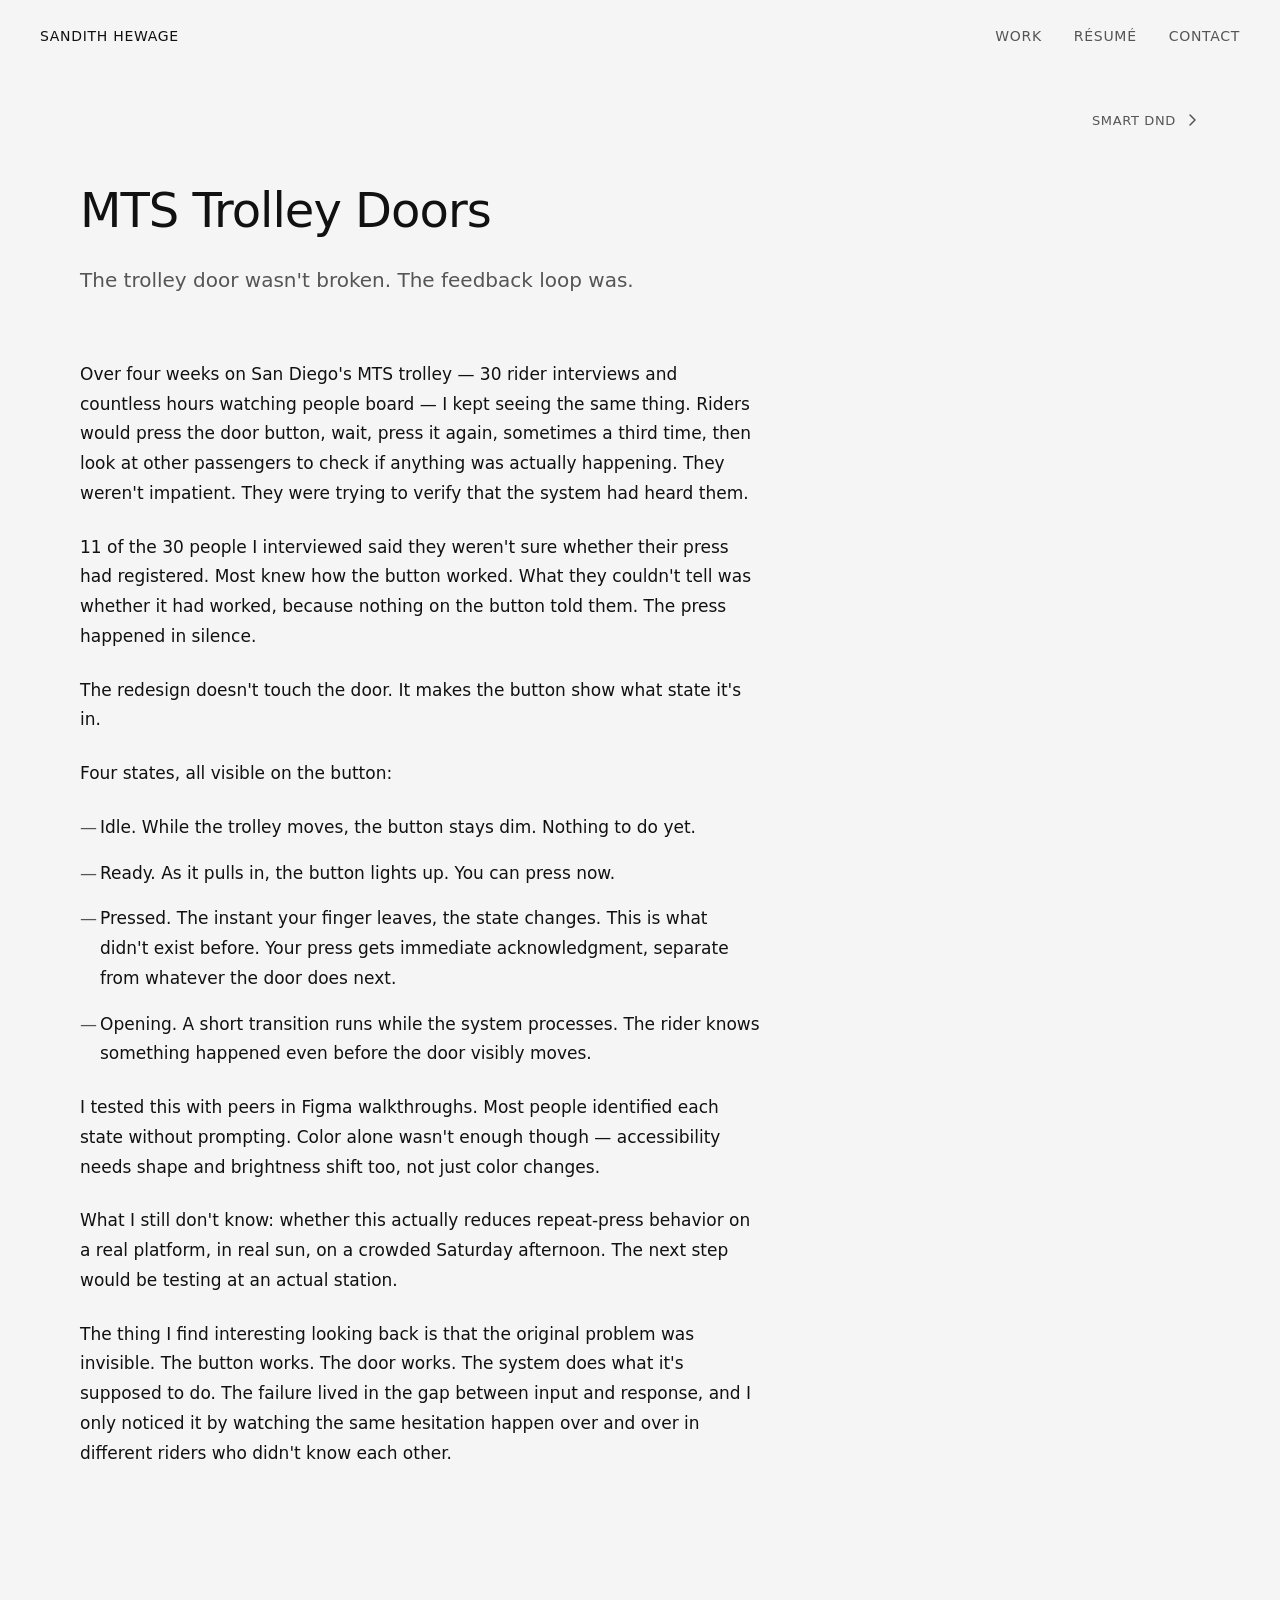
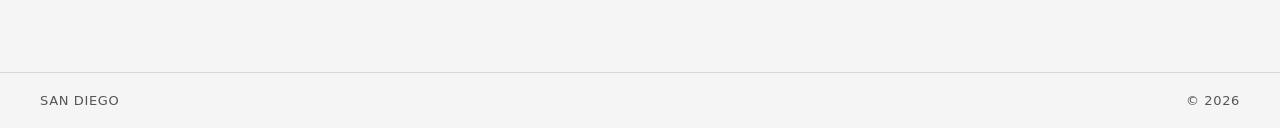
==== mts.html @ a4204184 "Initial portfolio site Static HTML/CSS portfolio for Sandith Hewage with four case study pages (MTS " ====
<!DOCTYPE html>
<html lang="en">
<head>
  <meta charset="UTF-8">
  <meta name="viewport" content="width=device-width, initial-scale=1.0">
  <title>MTS Trolley Doors — Sandith Hewage</title>
  <link rel="icon" type="image/svg+xml" href="favicon.svg">
  <link rel="stylesheet" href="style.css">
</head>
<body>

  <header class="header">
    <a href="index.html" class="wordmark">Sandith Hewage</a>

    <nav class="nav" aria-label="Main navigation">
      <a href="index.html#work" class="nav-link">Work</a>
      <a href="resume.pdf" target="_blank" rel="noopener" class="nav-link">Résumé</a>
      <button class="nav-link contact-trigger" type="button">Contact</button>
    </nav>

    <button class="hamburger" aria-label="Menu" aria-expanded="false">
      <svg class="icon-menu" width="20" height="20" viewBox="0 0 20 20" fill="none" aria-hidden="true">
        <rect x="0" y="3" width="20" height="2" rx="1" fill="currentColor"/>
        <rect x="0" y="9" width="20" height="2" rx="1" fill="currentColor"/>
        <rect x="0" y="15" width="20" height="2" rx="1" fill="currentColor"/>
      </svg>
      <svg class="icon-close" width="20" height="20" viewBox="0 0 20 20" fill="none" aria-hidden="true">
        <line x1="3" y1="3" x2="17" y2="17" stroke="currentColor" stroke-width="2" stroke-linecap="round"/>
        <line x1="17" y1="3" x2="3" y2="17" stroke="currentColor" stroke-width="2" stroke-linecap="round"/>
      </svg>
    </button>
  </header>

  <nav class="mobile-menu" aria-label="Mobile navigation">
    <a href="index.html#work" class="mobile-menu-link">Work</a>
    <a href="resume.pdf" target="_blank" rel="noopener" class="mobile-menu-link">Résumé</a>
    <button class="mobile-menu-link contact-trigger" type="button">Contact</button>
  </nav>

  <div class="contact-modal" id="contact-modal" role="dialog" aria-modal="true" aria-label="Contact">
    <div class="contact-modal-backdrop"></div>
    <div class="contact-modal-panel">
      <button class="contact-modal-close" aria-label="Close">
        <svg width="16" height="16" viewBox="0 0 16 16" fill="none" aria-hidden="true">
          <line x1="2" y1="2" x2="14" y2="14" stroke="currentColor" stroke-width="1.5" stroke-linecap="round"/>
          <line x1="14" y1="2" x2="2" y2="14" stroke="currentColor" stroke-width="1.5" stroke-linecap="round"/>
        </svg>
      </button>
      <p class="contact-modal-label">Contact</p>
      <div class="contact-modal-links">
        <a href="mailto:sandithxyz@gmail.com" class="contact-modal-link">sandithxyz@gmail.com</a>
        <a href="https://linkedin.com/in/sandithhewage" target="_blank" rel="noopener" class="contact-modal-link">linkedin.com/in/sandithhewage</a>
      </div>
    </div>
  </div>

  <main>
    <article class="case-study">
      <div class="container">

        <nav class="case-nav" aria-label="Case study navigation">
          <span></span>
          <a href="smart-dnd.html" class="case-nav-link">
            Smart DND
            <svg width="16" height="16" viewBox="0 0 16 16" fill="none" aria-hidden="true">
              <path d="M6 3L11 8L6 13" stroke="currentColor" stroke-width="1.5" stroke-linecap="round" stroke-linejoin="round"/>
            </svg>
          </a>
        </nav>

        <h1 class="case-title">MTS Trolley Doors</h1>
        <p class="case-lede">The trolley door wasn't broken. The feedback loop was.</p>

        <div class="case-body">
          <p>Over four weeks on San Diego's MTS trolley — 30 rider interviews and countless hours watching people board — I kept seeing the same thing. Riders would press the door button, wait, press it again, sometimes a third time, then look at other passengers to check if anything was actually happening. They weren't impatient. They were trying to verify that the system had heard them.</p>

          <p>11 of the 30 people I interviewed said they weren't sure whether their press had registered. Most knew how the button worked. What they couldn't tell was whether it had worked, because nothing on the button told them. The press happened in silence.</p>

          <p>The redesign doesn't touch the door. It makes the button show what state it's in.</p>

          <p>Four states, all visible on the button:</p>

          <ul>
            <li><strong>Idle.</strong> While the trolley moves, the button stays dim. Nothing to do yet.</li>
            <li><strong>Ready.</strong> As it pulls in, the button lights up. You can press now.</li>
            <li><strong>Pressed.</strong> The instant your finger leaves, the state changes. This is what didn't exist before. Your press gets immediate acknowledgment, separate from whatever the door does next.</li>
            <li><strong>Opening.</strong> A short transition runs while the system processes. The rider knows something happened even before the door visibly moves.</li>
          </ul>

          <p>I tested this with peers in Figma walkthroughs. Most people identified each state without prompting. Color alone wasn't enough though — accessibility needs shape and brightness shift too, not just color changes.</p>

          <p>What I still don't know: whether this actually reduces repeat-press behavior on a real platform, in real sun, on a crowded Saturday afternoon. The next step would be testing at an actual station.</p>

          <p>The thing I find interesting looking back is that the original problem was invisible. The button works. The door works. The system does what it's supposed to do. The failure lived in the gap between input and response, and I only noticed it by watching the same hesitation happen over and over in different riders who didn't know each other.</p>
        </div>

      </div>
    </article>
  </main>

  <footer class="case-footer">
    <span>San Diego</span>
    <span>© 2026</span>
  </footer>

  <script>
    const hamburger = document.querySelector('.hamburger');
    const mobileMenu = document.querySelector('.mobile-menu');

    hamburger.addEventListener('click', () => {
      const isOpen = hamburger.classList.toggle('is-open');
      mobileMenu.classList.toggle('is-open');
      hamburger.setAttribute('aria-expanded', isOpen);
      hamburger.setAttribute('aria-label', isOpen ? 'Close menu' : 'Menu');
    });

    mobileMenu.querySelectorAll('a').forEach(link => {
      link.addEventListener('click', () => {
        hamburger.classList.remove('is-open');
        mobileMenu.classList.remove('is-open');
        hamburger.setAttribute('aria-expanded', 'false');
        hamburger.setAttribute('aria-label', 'Menu');
      });
    });

    const contactModal = document.getElementById('contact-modal');

    function openContact() {
      hamburger.classList.remove('is-open');
      mobileMenu.classList.remove('is-open');
      hamburger.setAttribute('aria-expanded', 'false');
      hamburger.setAttribute('aria-label', 'Menu');
      contactModal.classList.add('is-open');
    }

    function closeContact() { contactModal.classList.remove('is-open'); }

    document.querySelectorAll('.contact-trigger').forEach(el => el.addEventListener('click', openContact));
    contactModal.querySelector('.contact-modal-close').addEventListener('click', closeContact);
    contactModal.querySelector('.contact-modal-backdrop').addEventListener('click', closeContact);
    document.addEventListener('keydown', e => { if (e.key === 'Escape') closeContact(); });
  </script>
</body>
</html>
---- style.css ----
/* ==========================================================================
   SMOOTH SCROLL — CSS only, reduced-motion safe
   ========================================================================== */

@media (prefers-reduced-motion: no-preference) {
  html { scroll-behavior: smooth; }
}

/* ==========================================================================
   FONTS — place Inter-Variable.woff2 in fonts/ to activate the fallback.
   Helvetica Neue renders natively on macOS without a font load.
   ========================================================================== */

@font-face {
  font-family: "Inter";
  src: url("fonts/Inter-Variable.woff2") format("woff2");
  font-weight: 100 900;
  font-style: normal;
  font-display: swap;
}

/* ==========================================================================
   TOKENS
   ========================================================================== */

:root {
  --paper: #F5F5F5;
  --dust:  #DBD7D2;
  --smoke: #555555;
  --onyx:  #111111;
  --border:       rgba(85, 85, 85, 0.18);
  --border-hover: rgba(85, 85, 85, 0.30);
}

/* ==========================================================================
   RESET
   ========================================================================== */

*, *::before, *::after {
  box-sizing: border-box;
  margin: 0;
  padding: 0;
}

/* ==========================================================================
   BASE
   ========================================================================== */

body {
  font-family: "Helvetica Neue", "Inter", system-ui, -apple-system, sans-serif;
  background: var(--paper);
  color: var(--onyx);
  -webkit-font-smoothing: antialiased;
  -moz-osx-font-smoothing: grayscale;
}

/* ==========================================================================
   CONTAINER — constrains the headline and work grid; not used by header
   or hero-detail
   ========================================================================== */

.container {
  max-width: 1200px;
  margin: 0 auto;
  padding: 0 24px;
}

/* ==========================================================================
   HEADER — full viewport width, no inner container
   Wordmark at left edge, nav at right edge, both 24px from viewport.
   ========================================================================== */

.header {
  display: flex;
  justify-content: space-between;
  align-items: center;
  padding: 20px 24px;
}

.wordmark {
  font-size: 13px;
  font-weight: 500;
  color: var(--onyx);
  letter-spacing: 0.05em;
  text-transform: uppercase;
  line-height: 1;
}

/* Nav — hidden on mobile, shown at 768px */
.nav {
  display: none;
  align-items: center;
  gap: 32px;
  list-style: none;
}

.nav-link {
  font-size: 13px;
  font-weight: 400;
  color: var(--smoke);
  letter-spacing: 0.05em;
  text-transform: uppercase;
  text-decoration: none;
  transition: color 150ms ease-out;
}

.nav-link:hover {
  color: var(--onyx);
}

.nav-link:focus-visible {
  outline: 2px solid var(--onyx);
  outline-offset: 2px;
  border-radius: 2px;
}

/* Hamburger — visible on mobile, hidden at 768px */
.hamburger {
  position: relative;
  display: flex;
  align-items: center;
  justify-content: center;
  background: none;
  border: none;
  padding: 4px;
  width: 28px;
  height: 28px;
  color: var(--smoke);
  cursor: pointer;
  transition: color 150ms ease-out;
}

.hamburger:hover {
  color: var(--onyx);
}

/* Animated hamburger ↔ X crossfade */
.hamburger svg {
  position: absolute;
  transition: opacity 200ms ease-out, transform 200ms ease-out;
}

.hamburger .icon-menu {
  opacity: 1;
  transform: rotate(0deg);
}

.hamburger .icon-close {
  opacity: 0;
  transform: rotate(-45deg);
}

.hamburger.is-open .icon-menu {
  opacity: 0;
  transform: rotate(45deg);
}

.hamburger.is-open .icon-close {
  opacity: 1;
  transform: rotate(0deg);
}

/* Mobile dropdown — floats over content, right-aligned */
.mobile-menu {
  position: fixed;
  top: 58px;
  right: 24px;
  z-index: 200;
  display: flex;
  flex-direction: column;
  min-width: 160px;
  background: var(--paper);
  border: 0.5px solid var(--border);
  border-radius: 8px;
  overflow: hidden;
  box-shadow: 0 8px 24px rgba(0, 0, 0, 0.10);
  visibility: hidden;
  opacity: 0;
  transform: translateY(-6px);
  transition: opacity 200ms ease-out, transform 200ms ease-out, visibility 200ms;
  pointer-events: none;
}

.mobile-menu.is-open {
  visibility: visible;
  opacity: 1;
  transform: translateY(0);
  pointer-events: auto;
}

.mobile-menu-link {
  display: block;
  padding: 14px 20px;
  font-size: 13px;
  font-weight: 400;
  color: var(--smoke);
  letter-spacing: 0.05em;
  text-transform: uppercase;
  text-decoration: none;
  border-bottom: 0.5px solid var(--border);
  transition: color 150ms ease-out;
}

.mobile-menu-link:last-child {
  border-bottom: none;
}

.mobile-menu-link:hover,
.mobile-menu-link:focus-visible {
  color: var(--onyx);
}

@media (min-width: 768px) {
  .mobile-menu {
    visibility: hidden !important;
    pointer-events: none !important;
  }
}

.hamburger:focus-visible {
  outline: 2px solid var(--onyx);
  outline-offset: 2px;
  border-radius: 2px;
}

/* ==========================================================================
   HERO — full-viewport-height section
   .hero-inner (constrained container) holds the headline.
   .hero-detail lives outside the container, anchored to the hero corners.
   ========================================================================== */

.hero {
  position: relative;
}

.hero-inner {
  min-height: calc(100vh - 58px); /* full viewport minus header height */
  display: flex;
  flex-direction: column;
  padding-left: 0;
  padding-right: 0;
}

.hero-content {
  flex: 1;
  display: flex;
  flex-direction: column;
  justify-content: center;
  max-width: 720px;
  padding: 0 24px;
}

.hero-content h1 {
  font-size: clamp(18px, 5.3vw, 30px);
  line-height: 1.12;
  font-weight: 500;
  color: var(--onyx);
  letter-spacing: -0.02em;
  margin: 0 0 12px;
  white-space: nowrap;
}

.hero-content p {
  font-size: 13px;
  color: var(--smoke);
  letter-spacing: 0.01em;
  line-height: 1.45;
  margin: 0;
}

/* SAN DIEGO / © 2026 — anchored to hero corners, outside the container */
.hero-detail {
  position: absolute;
  bottom: 20px;
  left: 24px;
  right: 24px;
  display: flex;
  justify-content: space-between;
  align-items: center;
  font-size: 12px;
  font-weight: 400;
  color: var(--smoke);
  letter-spacing: 0.05em;
  text-transform: uppercase;
}

/* ==========================================================================
   WORK SECTION — mobile-first
   ========================================================================== */

.work {
  padding-top: 56px;
  padding-bottom: 56px;
  border-bottom: 0.5px solid var(--border);
  scroll-margin-top: -28px;
}

.work-label {
  font-size: 13px;
  font-weight: 500;
  color: var(--onyx);
  letter-spacing: 0.05em;
  text-transform: uppercase;
  margin-bottom: 32px;
}

/* ==========================================================================
   PROJECT GRID — mobile-first (single column)
   ========================================================================== */

.grid {
  display: grid;
  grid-template-columns: 1fr;
  gap: 14px;
}

/* ==========================================================================
   CARD — mobile-first
   ========================================================================== */

.card {
  display: block;
  background: #FFFFFF;
  border: 0.5px solid var(--border);
  border-radius: 8px;
  overflow: hidden;
  cursor: pointer;
  color: inherit;
  text-decoration: none;
  transition: background-color 200ms ease-out, border-color 200ms ease-out, transform 200ms ease-out, box-shadow 200ms ease-out;
}

.card:focus-visible {
  outline: 2px solid var(--onyx);
  outline-offset: 2px;
}

.card:hover {
  background: var(--dust);
  border-color: var(--border-hover);
  transform: translateY(-4px);
  box-shadow: 0 12px 32px rgba(0, 0, 0, 0.09);
}

.card-image {
  height: 200px;
  background: var(--dust);
  display: flex;
  align-items: center;
  justify-content: center;
  color: var(--smoke);
}

.card-icon {
  width: 56px;
  height: 56px;
  flex-shrink: 0;
}

.card-content {
  padding: 14px 16px 18px;
  min-height: 92px;
}

.card-title {
  font-size: 16px;
  font-weight: 500;
  color: var(--onyx);
  margin-bottom: 4px;
  line-height: 1.3;
}

.card-hook {
  font-size: 14px;
  color: var(--smoke);
  line-height: 1.45;
  margin: 0;
}

.card-hook em {
  font-style: italic;
}

/* ==========================================================================
   DESKTOP ≥ 768px
   ========================================================================== */

@media (min-width: 768px) {

  /* Container */
  .container {
    padding: 0 40px;
  }

  /* Header — 40px from each viewport edge */
  .header {
    padding: 28px 40px;
  }

  .wordmark {
    font-size: 14px;
  }

  .nav {
    display: flex;
  }

  .hamburger {
    display: none;
  }

  .nav-link {
    font-size: 14px;
  }

  /* Hero */
  .hero-inner {
    min-height: calc(100vh - 74px); /* full viewport minus desktop header height */
  }

  .hero-content {
    padding: 0 40px;
  }

  .hero-content h1 {
    font-size: 48px;
    line-height: 1.1;
    margin: 0 0 16px;
    white-space: nowrap; /* keep headline on one line */
  }

  .hero-content p {
    font-size: 15px;
  }

  /* Hero-detail — 40px from each viewport edge */
  .hero-detail {
    left: 40px;
    right: 40px;
    font-size: 13px;
  }

  /* Work */
  .work {
    padding-top: 80px;
    padding-bottom: 80px;
  }

  .work-label {
    font-size: 14px;
  }

  /* Grid */
  .grid {
    grid-template-columns: 1fr 1fr;
    gap: 28px;
  }

  /* Card */
  .card-image {
    height: 340px;
  }

  .card-icon {
    width: 64px;
    height: 64px;
  }

  .card-content {
    padding: 18px 20px 22px;
    min-height: 108px;
  }

  .card-title {
    font-size: 18px;
  }

  .card-hook {
    font-size: 15px;
  }

}

/* ==========================================================================
   WORDMARK AS LINK (case study pages)
   ========================================================================== */

a.wordmark {
  text-decoration: none;
  transition: color 150ms ease-out;
}

/* nav-link and mobile-menu-link can be buttons — strip browser defaults */
button.nav-link,
button.mobile-menu-link {
  background: none;
  border: none;
  cursor: pointer;
  font-family: inherit;
  text-align: left;
  width: 100%;
}

button.nav-link {
  padding: 0;
}

a.wordmark:hover {
  color: var(--smoke);
}

/* ==========================================================================
   CASE STUDY PAGES
   ========================================================================== */

/* Prev / next case study navigation */
.case-nav {
  display: flex;
  justify-content: space-between;
  align-items: center;
  padding: 40px 0 56px;
}

.case-nav-link {
  display: inline-flex;
  align-items: center;
  gap: 8px;
  font-size: 12px;
  font-weight: 400;
  color: var(--smoke);
  letter-spacing: 0.05em;
  text-transform: uppercase;
  text-decoration: none;
  transition: color 150ms ease-out, gap 150ms ease-out;
}

.case-nav-link:hover {
  color: var(--onyx);
  gap: 12px;
}

.case-nav-link:focus-visible {
  outline: 2px solid var(--onyx);
  outline-offset: 2px;
  border-radius: 2px;
}

@media (min-width: 768px) {
  .case-nav-link { font-size: 13px; }
}

.case-study {
  padding-top: 0;
  padding-bottom: 100px;
}

.case-title {
  font-size: 30px;
  font-weight: 500;
  color: var(--onyx);
  letter-spacing: -0.02em;
  line-height: 1.1;
  margin-bottom: 24px;
  max-width: 680px;
}

.case-lede {
  font-size: 18px;
  color: var(--smoke);
  line-height: 1.55;
  margin-bottom: 56px;
  max-width: 680px;
}

.case-body {
  max-width: 680px;
}

.case-body p {
  font-size: 16px;
  color: var(--onyx);
  line-height: 1.75;
  margin-bottom: 24px;
}

.case-body h2 {
  font-size: 18px;
  font-weight: 500;
  color: var(--onyx);
  letter-spacing: -0.01em;
  margin: 48px 0 16px;
  line-height: 1.3;
}

.case-body h3 {
  font-size: 16px;
  font-weight: 500;
  color: var(--onyx);
  margin: 32px 0 12px;
  line-height: 1.3;
}

.case-body ul {
  margin: 0 0 24px 0;
  padding-left: 0;
  list-style: none;
}

.case-body li {
  font-size: 16px;
  color: var(--onyx);
  line-height: 1.75;
  margin-bottom: 16px;
  padding-left: 20px;
  position: relative;
}

.case-body li::before {
  content: "—";
  position: absolute;
  left: 0;
  color: var(--smoke);
}

.case-body strong {
  font-weight: 500;
  color: var(--onyx);
}

/* Footer on case study pages — full-width, pinned at bottom */
.case-footer {
  display: flex;
  justify-content: space-between;
  align-items: center;
  padding: 20px 24px;
  border-top: 0.5px solid var(--border);
  font-size: 12px;
  font-weight: 400;
  color: var(--smoke);
  letter-spacing: 0.05em;
  text-transform: uppercase;
  margin-top: 80px;
}

@media (min-width: 768px) {
  .case-title {
    font-size: 48px;
    margin-bottom: 28px;
  }

  .case-lede {
    font-size: 20px;
    margin-bottom: 64px;
  }

  .case-body p,
  .case-body li {
    font-size: 17px;
  }

  .case-body h2 {
    font-size: 22px;
    margin-top: 56px;
  }

  .case-body h3 {
    font-size: 17px;
    margin-top: 40px;
  }

  .case-footer {
    padding: 20px 40px;
    font-size: 13px;
  }
}

/* ==========================================================================
   CONTACT MODAL
   ========================================================================== */

.contact-modal {
  position: fixed;
  inset: 0;
  z-index: 300;
  display: flex;
  align-items: center;
  justify-content: center;
  visibility: hidden;
  pointer-events: none;
}

.contact-modal.is-open {
  visibility: visible;
  pointer-events: auto;
}

.contact-modal-backdrop {
  position: absolute;
  inset: 0;
  background: rgba(245, 245, 245, 0.80);
  opacity: 0;
  transition: opacity 200ms ease-out;
}

.contact-modal.is-open .contact-modal-backdrop {
  opacity: 1;
}

.contact-modal-panel {
  position: relative;
  background: #ffffff;
  border: 0.5px solid var(--border);
  border-radius: 8px;
  padding: 28px 28px 24px;
  width: 300px;
  opacity: 0;
  transform: translateY(6px);
  transition: opacity 200ms ease-out, transform 200ms ease-out;
}

.contact-modal.is-open .contact-modal-panel {
  opacity: 1;
  transform: translateY(0);
}

.contact-modal-label {
  font-size: 12px;
  font-weight: 500;
  color: var(--smoke);
  letter-spacing: 0.05em;
  text-transform: uppercase;
  margin-bottom: 16px;
}

.contact-modal-links {
  display: flex;
  flex-direction: column;
  gap: 0;
}

.contact-modal-link {
  display: block;
  padding: 12px 0;
  font-size: 14px;
  font-weight: 400;
  color: var(--onyx);
  text-decoration: none;
  border-bottom: 0.5px solid var(--border);
  transition: color 150ms ease-out;
}

.contact-modal-link:last-child {
  border-bottom: none;
  padding-bottom: 0;
}

.contact-modal-link:hover {
  color: var(--smoke);
}

.contact-modal-close {
  position: absolute;
  top: 12px;
  right: 12px;
  display: flex;
  align-items: center;
  justify-content: center;
  background: none;
  border: none;
  padding: 6px;
  color: var(--smoke);
  cursor: pointer;
  transition: color 150ms ease-out;
}

.contact-modal-close:hover {
  color: var(--onyx);
}

/* ==========================================================================
   REDUCED MOTION — disable transitions and smooth scroll
   ========================================================================== */

@media (prefers-reduced-motion: reduce) {
  .card,
  .nav-link,
  .case-nav-link,
  .hamburger,
  a.wordmark {
    transition: none;
  }

  .card:hover {
    transform: none;
    box-shadow: none;
  }
}
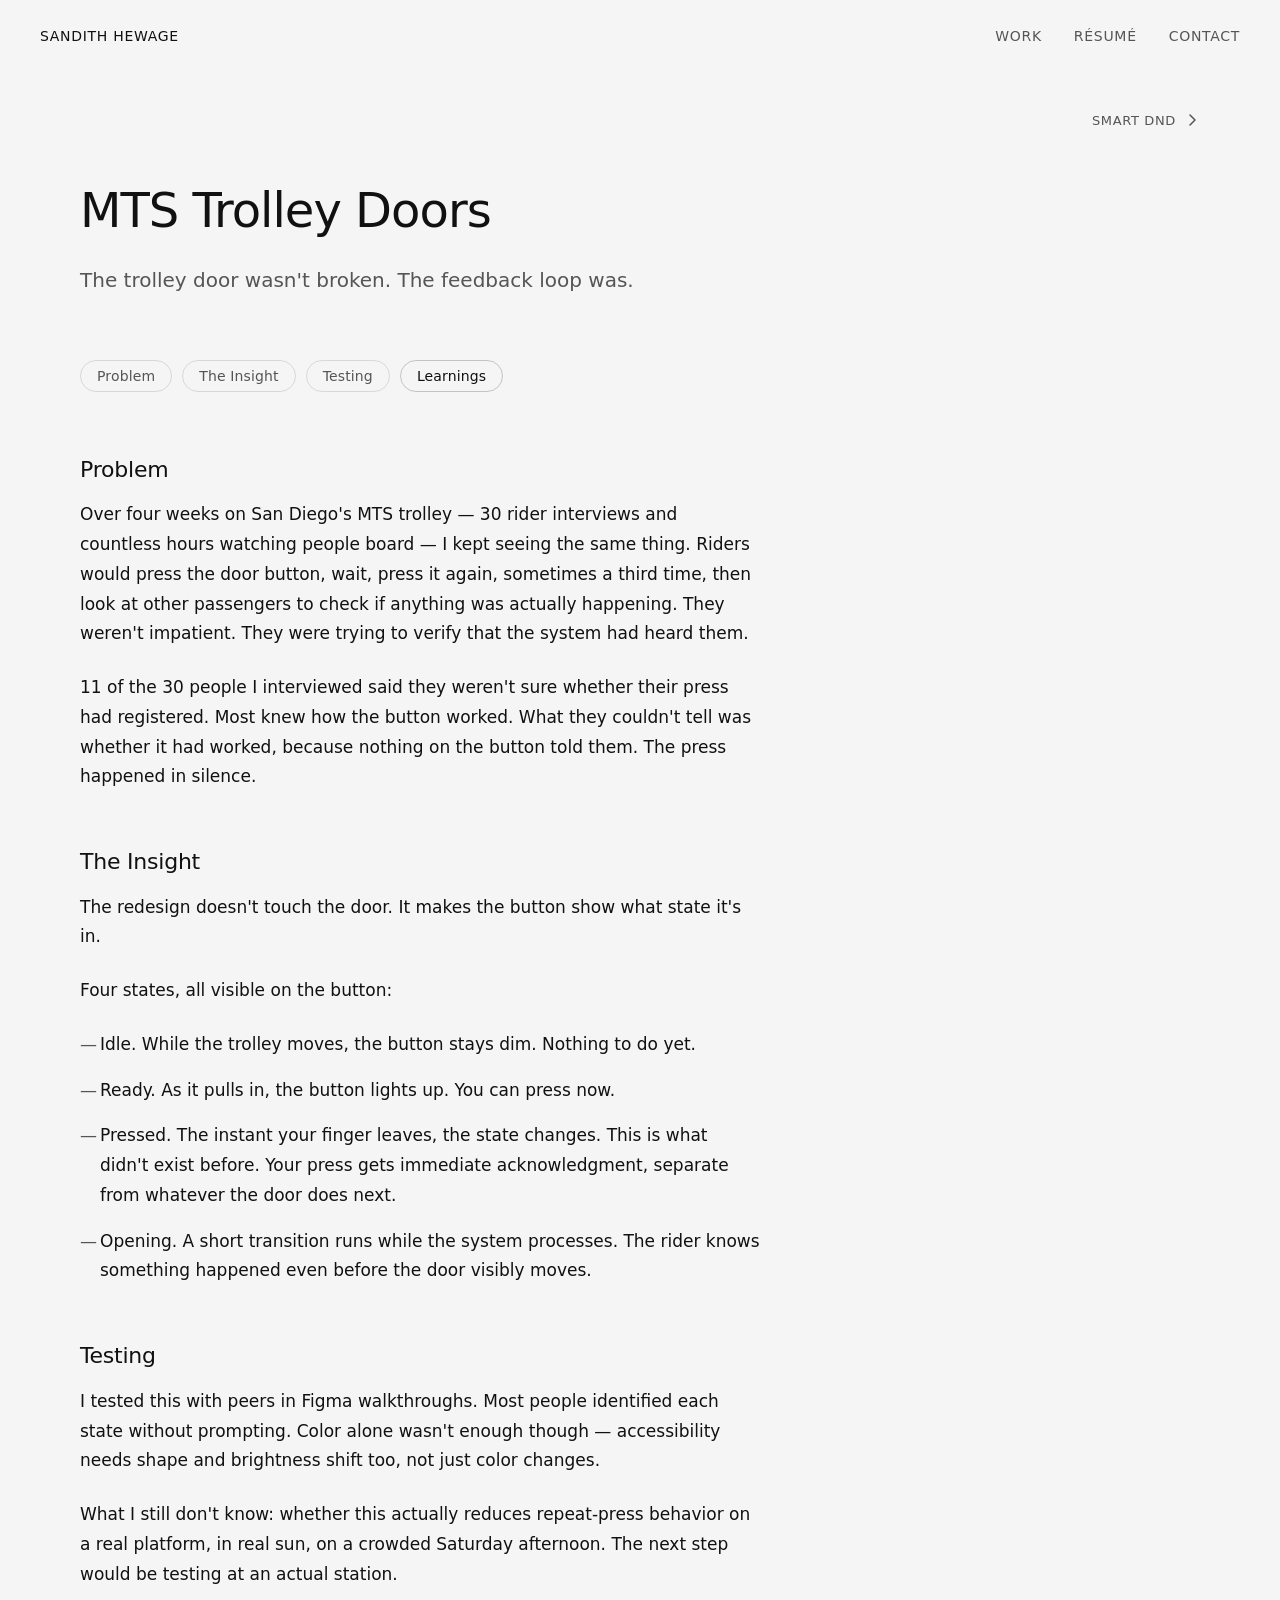
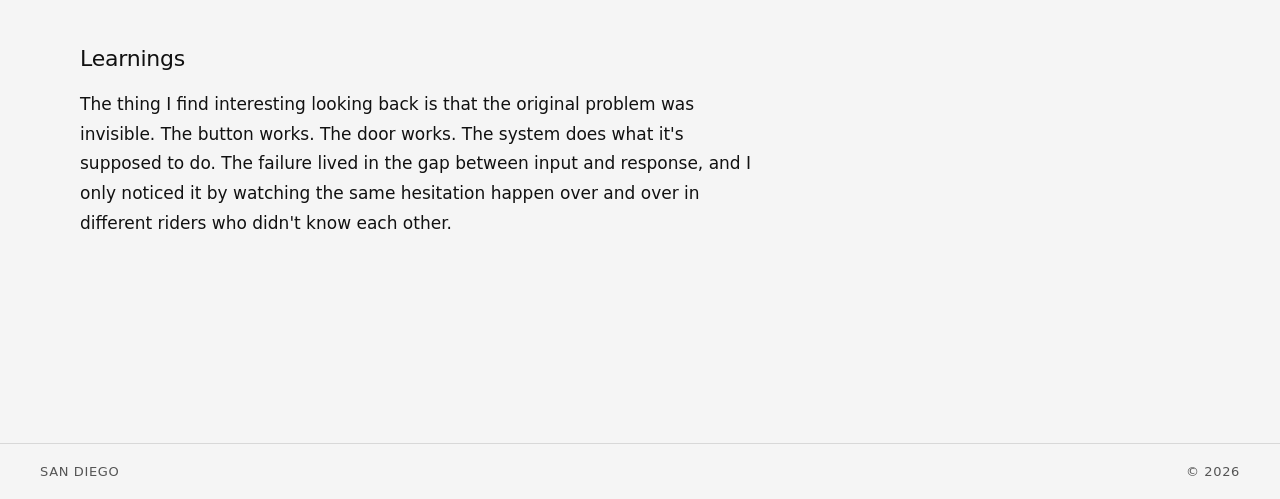
==== commit 198f893e: "Pre-launch polish: SEO, accessibility, and animated SVG card icons - Inline SVG illustrations on hom" ====
--- a/mts.html
+++ b/mts.html
@@ -4,10 +4,19 @@
   <meta charset="UTF-8">
   <meta name="viewport" content="width=device-width, initial-scale=1.0">
   <title>MTS Trolley Doors — Sandith Hewage</title>
+  <meta name="description" content="Redesigning a door interface that 30 riders read wrong — a UX case study by Sandith Hewage.">
+  <link rel="canonical" href="https://sandith.com/mts.html">
+  <meta property="og:type" content="article">
+  <meta property="og:url" content="https://sandith.com/mts.html">
+  <meta property="og:title" content="MTS Trolley Doors — Sandith Hewage">
+  <meta property="og:description" content="Redesigning a door interface that 30 riders read wrong — a UX case study by Sandith Hewage.">
+  <meta property="og:image" content="https://sandith.com/og.png">
   <link rel="icon" type="image/svg+xml" href="favicon.svg">
   <link rel="stylesheet" href="style.css">
 </head>
 <body>
+
+  <a class="skip-link" href="#case-body">Skip to content</a>
 
   <header class="header">
     <a href="index.html" class="wordmark">Sandith Hewage</a>
@@ -40,16 +49,23 @@
   <div class="contact-modal" id="contact-modal" role="dialog" aria-modal="true" aria-label="Contact">
     <div class="contact-modal-backdrop"></div>
     <div class="contact-modal-panel">
-      <button class="contact-modal-close" aria-label="Close">
-        <svg width="16" height="16" viewBox="0 0 16 16" fill="none" aria-hidden="true">
-          <line x1="2" y1="2" x2="14" y2="14" stroke="currentColor" stroke-width="1.5" stroke-linecap="round"/>
-          <line x1="14" y1="2" x2="2" y2="14" stroke="currentColor" stroke-width="1.5" stroke-linecap="round"/>
-        </svg>
-      </button>
-      <p class="contact-modal-label">Contact</p>
+
       <div class="contact-modal-links">
-        <a href="mailto:sandithxyz@gmail.com" class="contact-modal-link">sandithxyz@gmail.com</a>
-        <a href="https://linkedin.com/in/sandithhewage" target="_blank" rel="noopener" class="contact-modal-link">linkedin.com/in/sandithhewage</a>
+        <a href="mailto:sandithxyz@gmail.com" class="contact-modal-link">
+          sandithxyz@gmail.com
+          <svg width="14" height="14" viewBox="0 0 16 16" fill="none" aria-hidden="true">
+            <rect x="1" y="3" width="14" height="10" rx="1.5" stroke="currentColor" stroke-width="1.25"/>
+            <path d="M1 6l7 4.5 7-4.5" stroke="currentColor" stroke-width="1.25" stroke-linecap="round" stroke-linejoin="round"/>
+          </svg>
+        </a>
+        <a href="https://linkedin.com/in/sandithhewage" target="_blank" rel="noopener" class="contact-modal-link">
+          linkedin.com/in/sandithhewage
+          <svg width="14" height="14" viewBox="0 0 24 24" fill="currentColor" aria-hidden="true">
+            <path d="M16 8a6 6 0 0 1 6 6v7h-4v-7a2 2 0 0 0-2-2 2 2 0 0 0-2 2v7h-4v-7a6 6 0 0 1 6-6z"/>
+            <rect x="2" y="9" width="4" height="12"/>
+            <circle cx="4" cy="4" r="2"/>
+          </svg>
+        </a>
       </div>
     </div>
   </div>
@@ -71,11 +87,20 @@
         <h1 class="case-title">MTS Trolley Doors</h1>
         <p class="case-lede">The trolley door wasn't broken. The feedback loop was.</p>
 
+        <nav class="case-tabs" aria-label="Case study sections">
+          <button class="case-tab" data-section="problem">Problem</button>
+          <button class="case-tab" data-section="insight">The Insight</button>
+          <button class="case-tab" data-section="testing">Testing</button>
+          <button class="case-tab" data-section="learnings">Learnings</button>
+        </nav>
+
         <div class="case-body">
+          <h2 id="problem">Problem</h2>
           <p>Over four weeks on San Diego's MTS trolley — 30 rider interviews and countless hours watching people board — I kept seeing the same thing. Riders would press the door button, wait, press it again, sometimes a third time, then look at other passengers to check if anything was actually happening. They weren't impatient. They were trying to verify that the system had heard them.</p>
 
           <p>11 of the 30 people I interviewed said they weren't sure whether their press had registered. Most knew how the button worked. What they couldn't tell was whether it had worked, because nothing on the button told them. The press happened in silence.</p>
 
+          <h2 id="insight">The Insight</h2>
           <p>The redesign doesn't touch the door. It makes the button show what state it's in.</p>
 
           <p>Four states, all visible on the button:</p>
@@ -87,10 +112,12 @@
             <li><strong>Opening.</strong> A short transition runs while the system processes. The rider knows something happened even before the door visibly moves.</li>
           </ul>
 
+          <h2 id="testing">Testing</h2>
           <p>I tested this with peers in Figma walkthroughs. Most people identified each state without prompting. Color alone wasn't enough though — accessibility needs shape and brightness shift too, not just color changes.</p>
 
           <p>What I still don't know: whether this actually reduces repeat-press behavior on a real platform, in real sun, on a crowded Saturday afternoon. The next step would be testing at an actual station.</p>
 
+          <h2 id="learnings">Learnings</h2>
           <p>The thing I find interesting looking back is that the original problem was invisible. The button works. The door works. The system does what it's supposed to do. The failure lived in the gap between input and response, and I only noticed it by watching the same hesitation happen over and over in different riders who didn't know each other.</p>
         </div>
 
@@ -104,6 +131,40 @@
   </footer>
 
   <script>
+    // Case Study Tabs
+    document.addEventListener('DOMContentLoaded', () => {
+      const tabs = document.querySelectorAll('.case-tab');
+      if (tabs.length === 0) return;
+
+      tabs[0].classList.add('is-active');
+
+      tabs.forEach(tab => {
+        tab.addEventListener('click', () => {
+          const sectionId = tab.dataset.section;
+          const target = document.getElementById(sectionId);
+          if (!target) return;
+          tabs.forEach(t => t.classList.remove('is-active'));
+          tab.classList.add('is-active');
+          target.scrollIntoView({ behavior: 'smooth', block: 'start' });
+          window.history.replaceState(null, '', `#${sectionId}`);
+        });
+      });
+
+      const observer = new IntersectionObserver(entries => {
+        entries.forEach(entry => {
+          if (entry.isIntersecting) {
+            const btn = document.querySelector(`.case-tab[data-section="${entry.target.id}"]`);
+            if (btn) {
+              tabs.forEach(t => t.classList.remove('is-active'));
+              btn.classList.add('is-active');
+            }
+          }
+        });
+      }, { rootMargin: '-50% 0px -50% 0px' });
+
+      document.querySelectorAll('.case-body h2[id]').forEach(h => observer.observe(h));
+    });
+
     const hamburger = document.querySelector('.hamburger');
     const mobileMenu = document.querySelector('.mobile-menu');
 
@@ -130,13 +191,35 @@
       mobileMenu.classList.remove('is-open');
       hamburger.setAttribute('aria-expanded', 'false');
       hamburger.setAttribute('aria-label', 'Menu');
+
+      const panel = contactModal.querySelector('.contact-modal-panel');
+      if (window.innerWidth >= 768) {
+        const trigger = document.querySelector('.nav .contact-trigger');
+        const rect = trigger.getBoundingClientRect();
+        panel.style.cssText = `position:fixed;top:${rect.bottom + 14}px;right:${window.innerWidth - rect.right}px;left:auto;margin:0;`;
+      } else {
+        const rect = hamburger.getBoundingClientRect();
+        panel.style.cssText = `position:fixed;top:${rect.bottom + 14}px;right:${window.innerWidth - rect.right}px;left:auto;margin:0;`;
+      }
+      contactModal.classList.add('is-dropdown');
+      setTimeout(() => document.addEventListener('click', closeOnOutsideClick), 0);
+
       contactModal.classList.add('is-open');
     }
 
-    function closeContact() { contactModal.classList.remove('is-open'); }
+    function closeOnOutsideClick(e) {
+      if (!contactModal.querySelector('.contact-modal-panel').contains(e.target)) {
+        closeContact();
+      }
+    }
+
+    function closeContact() {
+      contactModal.classList.remove('is-open', 'is-dropdown');
+      contactModal.querySelector('.contact-modal-panel').style.cssText = '';
+      document.removeEventListener('click', closeOnOutsideClick);
+    }
 
     document.querySelectorAll('.contact-trigger').forEach(el => el.addEventListener('click', openContact));
-    contactModal.querySelector('.contact-modal-close').addEventListener('click', closeContact);
     contactModal.querySelector('.contact-modal-backdrop').addEventListener('click', closeContact);
     document.addEventListener('keydown', e => { if (e.key === 'Escape') closeContact(); });
   </script>
--- a/style.css
+++ b/style.css
@@ -55,6 +55,29 @@
 }
 
 /* ==========================================================================
+   SKIP LINK — hidden until focused, for keyboard / screen-reader users
+   ========================================================================== */
+
+.skip-link {
+  position: absolute;
+  top: -100%;
+  left: 16px;
+  z-index: 9999;
+  padding: 8px 16px;
+  background: var(--onyx);
+  color: #fff;
+  font-size: 14px;
+  font-weight: 500;
+  text-decoration: none;
+  border-radius: 4px;
+  transition: top 150ms ease;
+}
+
+.skip-link:focus {
+  top: 16px;
+}
+
+/* ==========================================================================
    CONTAINER — constrains the headline and work grid; not used by header
    or hero-detail
    ========================================================================== */
@@ -137,27 +160,27 @@
 /* Animated hamburger ↔ X crossfade */
 .hamburger svg {
   position: absolute;
-  transition: opacity 200ms ease-out, transform 200ms ease-out;
+  transition: opacity 150ms ease-in-out, transform 280ms cubic-bezier(0.4, 0, 0.2, 1);
 }
 
 .hamburger .icon-menu {
   opacity: 1;
-  transform: rotate(0deg);
+  transform: rotate(0deg) scale(1);
 }
 
 .hamburger .icon-close {
   opacity: 0;
-  transform: rotate(-45deg);
+  transform: rotate(-45deg) scale(0.8);
 }
 
 .hamburger.is-open .icon-menu {
   opacity: 0;
-  transform: rotate(45deg);
+  transform: rotate(45deg) scale(0.8);
 }
 
 .hamburger.is-open .icon-close {
   opacity: 1;
-  transform: rotate(0deg);
+  transform: rotate(0deg) scale(1);
 }
 
 /* Mobile dropdown — floats over content, right-aligned */
@@ -284,6 +307,12 @@
   text-transform: uppercase;
 }
 
+@media (max-width: 767px) {
+  .hero-detail {
+    padding-bottom: 28px;
+  }
+}
+
 /* ==========================================================================
    WORK SECTION — mobile-first
    ========================================================================== */
@@ -292,7 +321,7 @@
   padding-top: 56px;
   padding-bottom: 56px;
   border-bottom: 0.5px solid var(--border);
-  scroll-margin-top: -28px;
+  scroll-margin-top: -46px;
 }
 
 .work-label {
@@ -351,10 +380,65 @@
   color: var(--smoke);
 }
 
-.card-icon {
-  width: 56px;
-  height: 56px;
-  flex-shrink: 0;
+.card-image--asset {
+  padding: 0;
+  overflow: hidden;
+  align-items: center;
+  justify-content: center;
+}
+
+.card-asset {
+  display: block;
+  height: auto;
+}
+
+.card-asset--dnd {
+  width: 62%;
+  align-self: flex-start;
+  padding-top: 60px;
+}
+
+@media (max-width: 767px) {
+  .card-asset--dnd {
+    padding-top: 15px;
+  }
+}
+
+.card-asset--mts {
+  width: 60%;
+}
+
+.card-asset--queue {
+  width: 30%;
+}
+
+.card-asset--scabs {
+  width: 72%;
+}
+
+/* Desktop: SVG animations play on hover only */
+@media (min-width: 768px) {
+  .card .door-left,
+  .card .door-right,
+  .card .wheel,
+  .card .notification-group,
+  .card .minute-hand,
+  .card .animated-line1,
+  .card .animated-line2,
+  .card .animated-line3 {
+    animation-play-state: paused;
+  }
+
+  .card:hover .door-left,
+  .card:hover .door-right,
+  .card:hover .wheel,
+  .card:hover .notification-group,
+  .card:hover .minute-hand,
+  .card:hover .animated-line1,
+  .card:hover .animated-line2,
+  .card:hover .animated-line3 {
+    animation-play-state: running;
+  }
 }
 
 .card-content {
@@ -440,6 +524,12 @@
     font-size: 13px;
   }
 
+  /* Home page only: pin detail to bottom of viewport */
+  .page-home .hero-detail {
+    position: fixed;
+    bottom: 20px;
+  }
+
   /* Work */
   .work {
     padding-top: 80px;
@@ -459,11 +549,6 @@
   /* Card */
   .card-image {
     height: 340px;
-  }
-
-  .card-icon {
-    width: 64px;
-    height: 64px;
   }
 
   .card-content {
@@ -590,6 +675,7 @@
   letter-spacing: -0.01em;
   margin: 48px 0 16px;
   line-height: 1.3;
+  scroll-margin-top: 120px;
 }
 
 .case-body h3 {
@@ -625,6 +711,81 @@
 .case-body strong {
   font-weight: 500;
   color: var(--onyx);
+}
+
+/* Case Study Tabs */
+.case-tabs {
+  display: flex;
+  gap: 0.625rem;
+  margin: 0 0 3rem 0;
+  overflow-x: auto;
+  padding-bottom: 0.5rem;
+  scroll-behavior: smooth;
+}
+
+.case-tabs::-webkit-scrollbar {
+  height: 4px;
+}
+
+.case-tabs::-webkit-scrollbar-track {
+  background: transparent;
+}
+
+.case-tabs::-webkit-scrollbar-thumb {
+  background: var(--border);
+  border-radius: 2px;
+}
+
+.case-tab {
+  padding: 0.4375rem 0.875rem;
+  background: transparent;
+  border: 0.5px solid var(--border);
+  border-radius: 9999px;
+  color: var(--smoke);
+  font-size: 13px;
+  font-weight: 400;
+  cursor: pointer;
+  white-space: nowrap;
+  transition: border-color 150ms ease-out, color 150ms ease-out, background 150ms ease-out;
+  font-family: inherit;
+  letter-spacing: 0.01em;
+}
+
+.case-tab:hover {
+  background: var(--onyx);
+  border-color: var(--onyx);
+  color: var(--paper);
+}
+
+.case-tab.is-active {
+  border-color: var(--border-hover);
+  color: var(--onyx);
+}
+
+.case-tab.is-active:hover {
+  color: var(--paper);
+}
+
+.case-tab:focus-visible {
+  outline: 2px solid var(--onyx);
+  outline-offset: 2px;
+}
+
+@media (min-width: 768px) {
+  .case-tab {
+    font-size: 14px;
+    padding: 0.4375rem 1rem;
+  }
+}
+
+@media (max-width: 640px) {
+  .case-tabs {
+    flex-wrap: wrap;
+    gap: 0.5rem;
+    margin-bottom: 2rem;
+    overflow-x: visible;
+    padding-bottom: 0;
+  }
 }
 
 /* Footer on case study pages — full-width, pinned at bottom */
@@ -711,8 +872,8 @@
   background: #ffffff;
   border: 0.5px solid var(--border);
   border-radius: 8px;
-  padding: 28px 28px 24px;
-  width: 300px;
+  padding: 16px 20px;
+  width: 310px;
   opacity: 0;
   transform: translateY(6px);
   transition: opacity 200ms ease-out, transform 200ms ease-out;
@@ -739,14 +900,38 @@
 }
 
 .contact-modal-link {
-  display: block;
-  padding: 12px 0;
+  display: flex;
+  align-items: center;
+  justify-content: space-between;
+  gap: 16px;
+  padding: 8px 0;
   font-size: 14px;
   font-weight: 400;
   color: var(--onyx);
   text-decoration: none;
-  border-bottom: 0.5px solid var(--border);
   transition: color 150ms ease-out;
+}
+
+.contact-modal-link svg {
+  flex-shrink: 0;
+  color: var(--smoke);
+  transition: color 150ms ease-out;
+}
+
+.contact-modal-link:hover svg {
+  color: var(--onyx);
+}
+
+.contact-modal.is-dropdown {
+  pointer-events: none;
+}
+
+.contact-modal.is-dropdown .contact-modal-panel {
+  pointer-events: auto;
+}
+
+.contact-modal.is-dropdown .contact-modal-backdrop {
+  background: transparent;
 }
 
 .contact-modal-link:last-child {
@@ -758,24 +943,12 @@
   color: var(--smoke);
 }
 
-.contact-modal-close {
-  position: absolute;
-  top: 12px;
-  right: 12px;
-  display: flex;
-  align-items: center;
-  justify-content: center;
-  background: none;
-  border: none;
-  padding: 6px;
-  color: var(--smoke);
-  cursor: pointer;
-  transition: color 150ms ease-out;
-}
-
-.contact-modal-close:hover {
-  color: var(--onyx);
-}
+.contact-modal-link:focus-visible {
+  outline: 2px solid var(--onyx);
+  outline-offset: 2px;
+  border-radius: 2px;
+}
+
 
 /* ==========================================================================
    REDUCED MOTION — disable transitions and smooth scroll
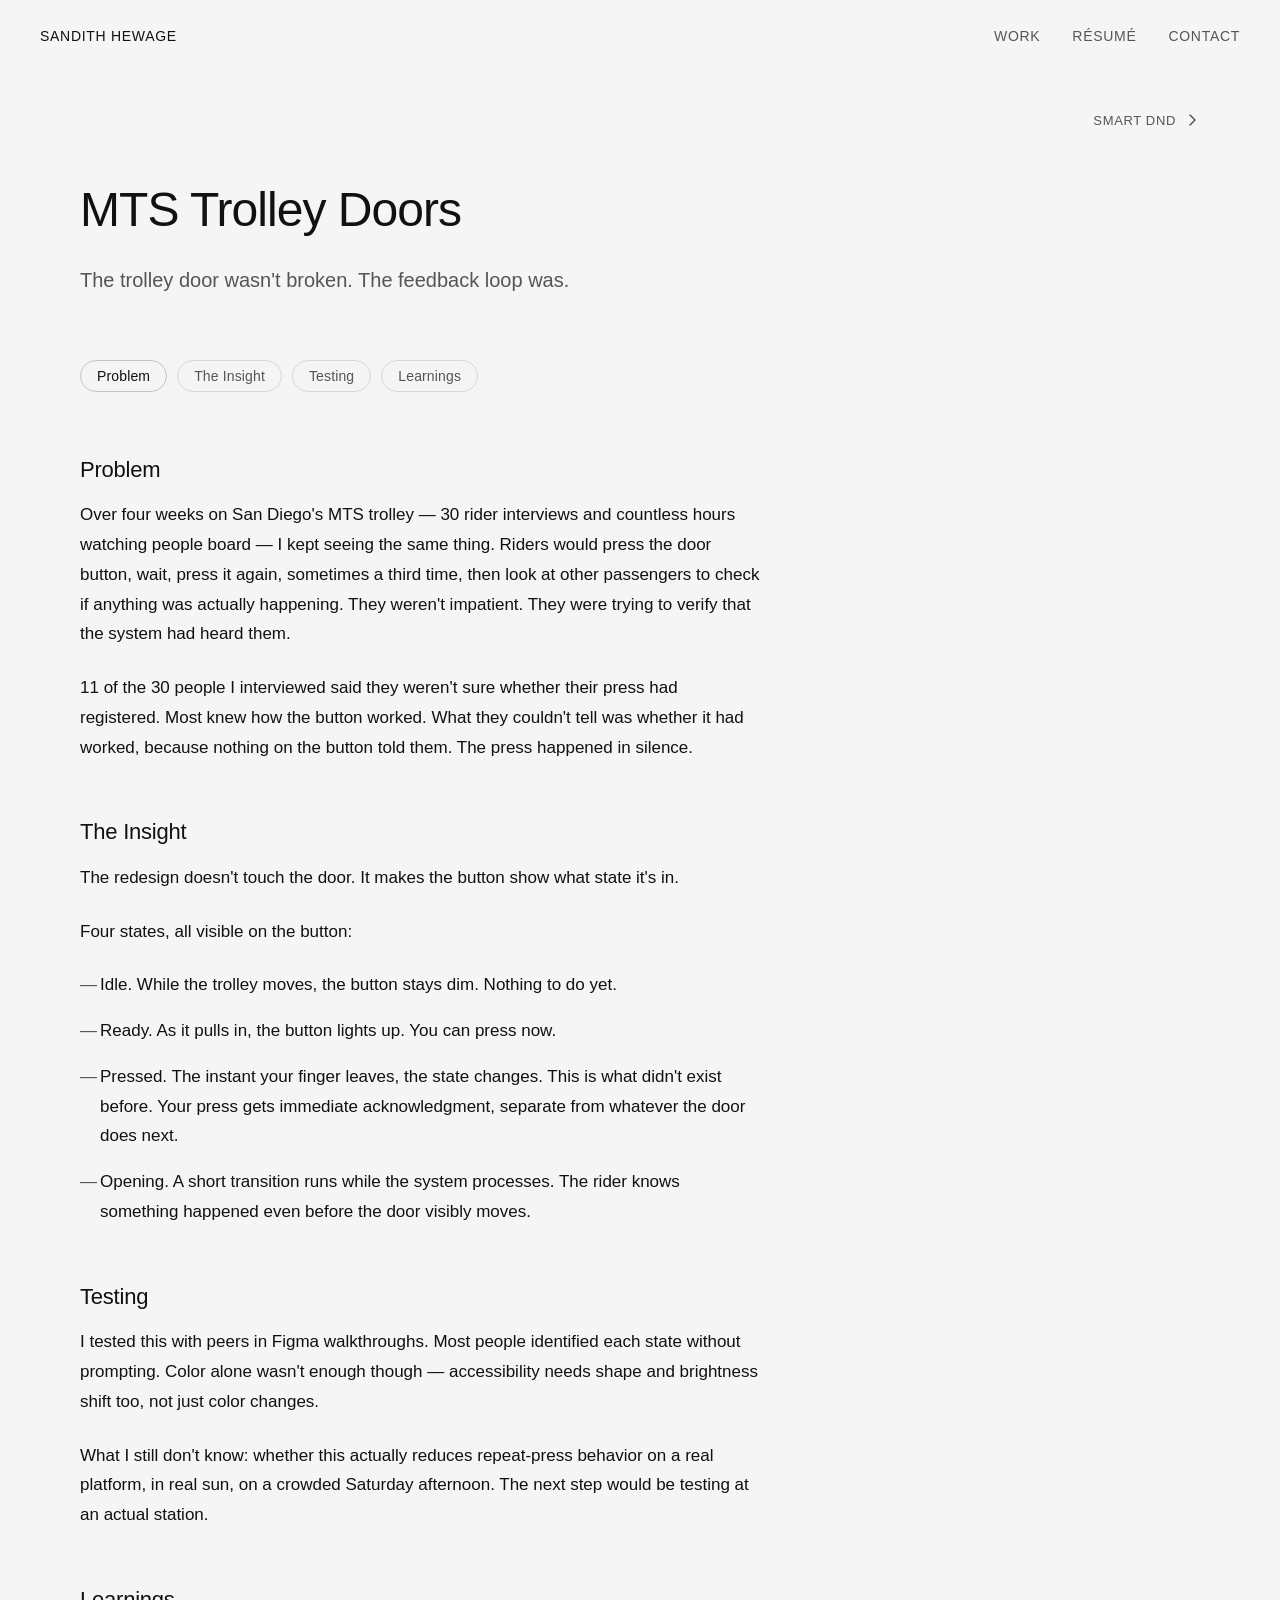
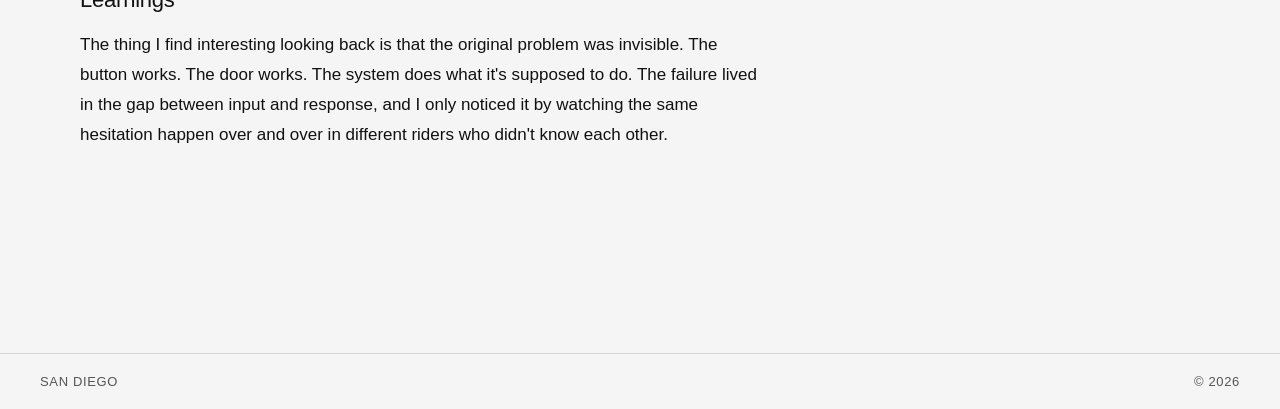
==== commit 40449aa2: "Update font stack and taglines - Font stack: Helvetica Neue → Segoe UI → Roboto → Arial - Remove unu" ====
--- a/mts.html
+++ b/mts.html
@@ -4,12 +4,12 @@
   <meta charset="UTF-8">
   <meta name="viewport" content="width=device-width, initial-scale=1.0">
   <title>MTS Trolley Doors — Sandith Hewage</title>
-  <meta name="description" content="Redesigning a door interface that 30 riders read wrong — a UX case study by Sandith Hewage.">
+  <meta name="description" content="The button works. It never tells you it heard you. A UX case study by Sandith Hewage.">
   <link rel="canonical" href="https://sandith.com/mts.html">
   <meta property="og:type" content="article">
   <meta property="og:url" content="https://sandith.com/mts.html">
   <meta property="og:title" content="MTS Trolley Doors — Sandith Hewage">
-  <meta property="og:description" content="Redesigning a door interface that 30 riders read wrong — a UX case study by Sandith Hewage.">
+  <meta property="og:description" content="The button works. It never tells you it heard you. A UX case study by Sandith Hewage.">
   <meta property="og:image" content="https://sandith.com/og.png">
   <link rel="icon" type="image/svg+xml" href="favicon.svg">
   <link rel="stylesheet" href="style.css">
--- a/style.css
+++ b/style.css
@@ -6,18 +6,6 @@
   html { scroll-behavior: smooth; }
 }
 
-/* ==========================================================================
-   FONTS — place Inter-Variable.woff2 in fonts/ to activate the fallback.
-   Helvetica Neue renders natively on macOS without a font load.
-   ========================================================================== */
-
-@font-face {
-  font-family: "Inter";
-  src: url("fonts/Inter-Variable.woff2") format("woff2");
-  font-weight: 100 900;
-  font-style: normal;
-  font-display: swap;
-}
 
 /* ==========================================================================
    TOKENS
@@ -47,7 +35,7 @@
    ========================================================================== */
 
 body {
-  font-family: "Helvetica Neue", "Inter", system-ui, -apple-system, sans-serif;
+  font-family: "Helvetica Neue", "Segoe UI", "Roboto", "Arial", sans-serif;
   background: var(--paper);
   color: var(--onyx);
   -webkit-font-smoothing: antialiased;
